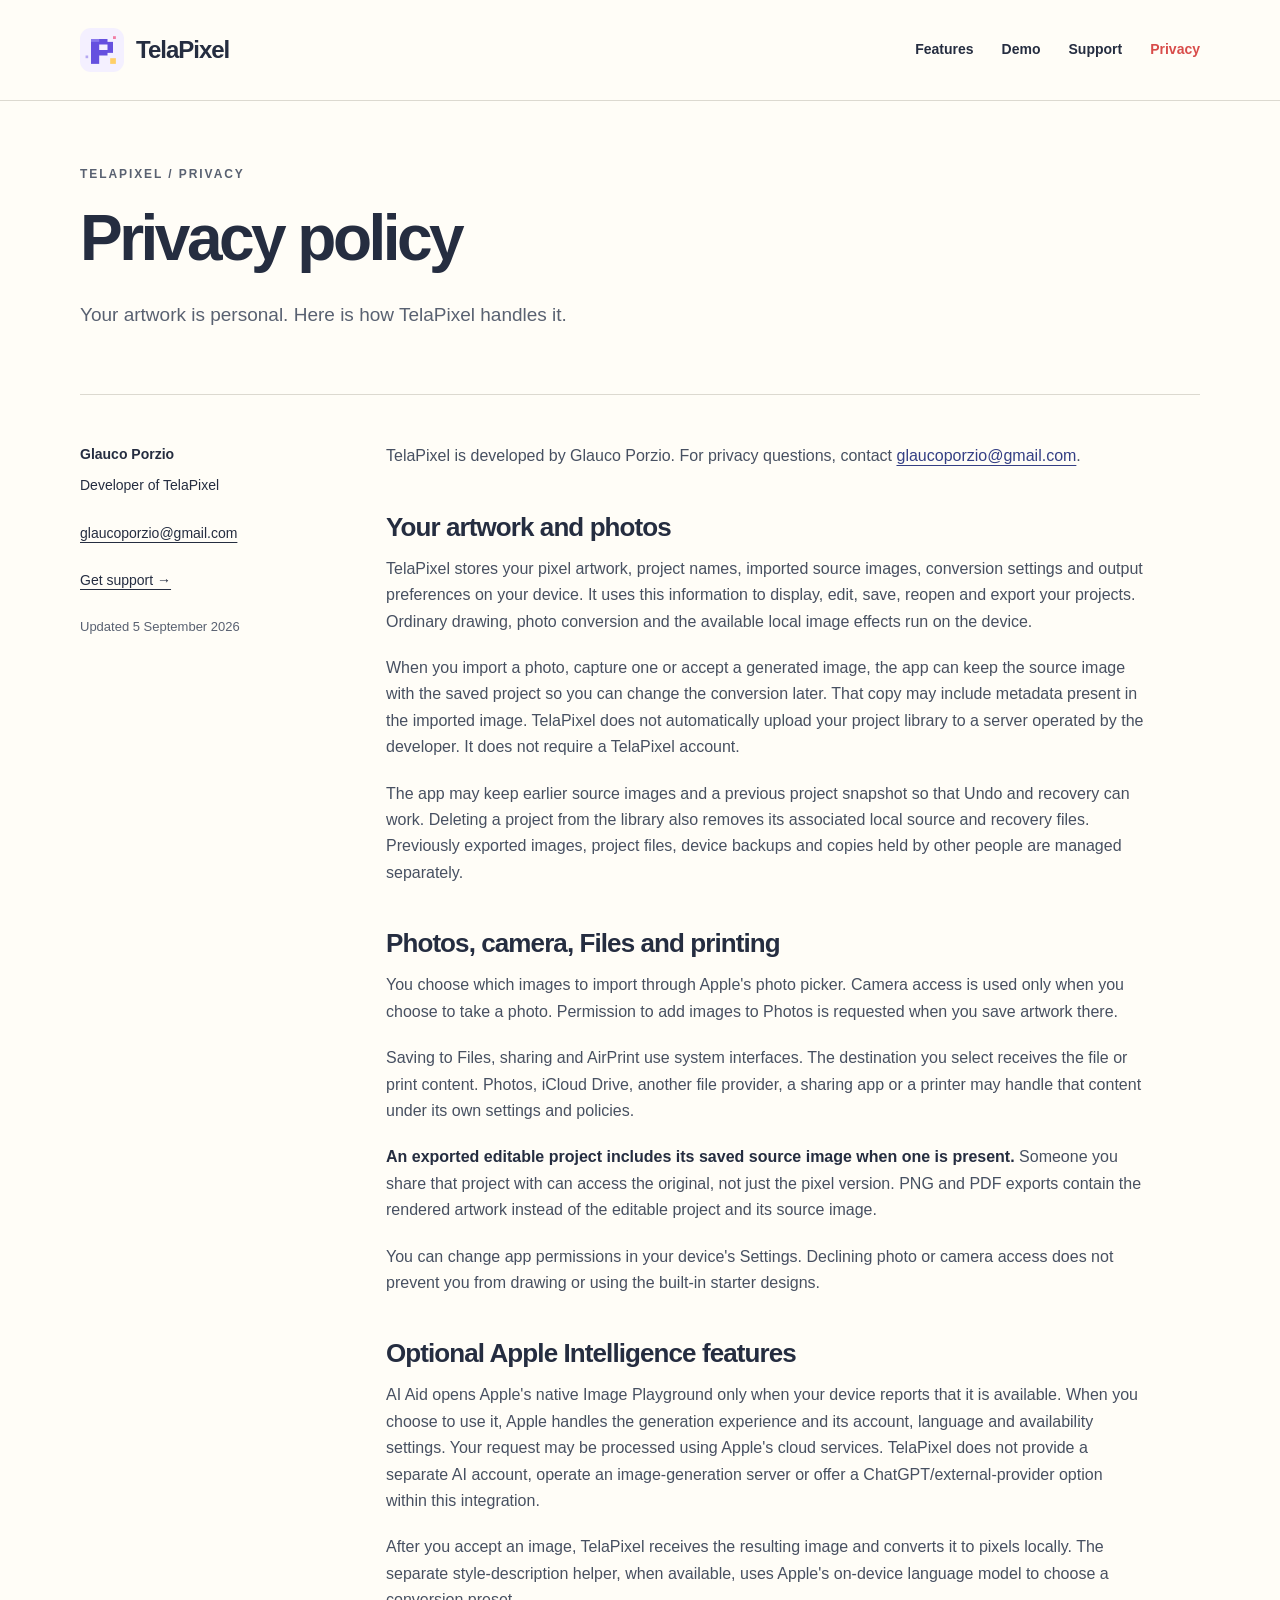
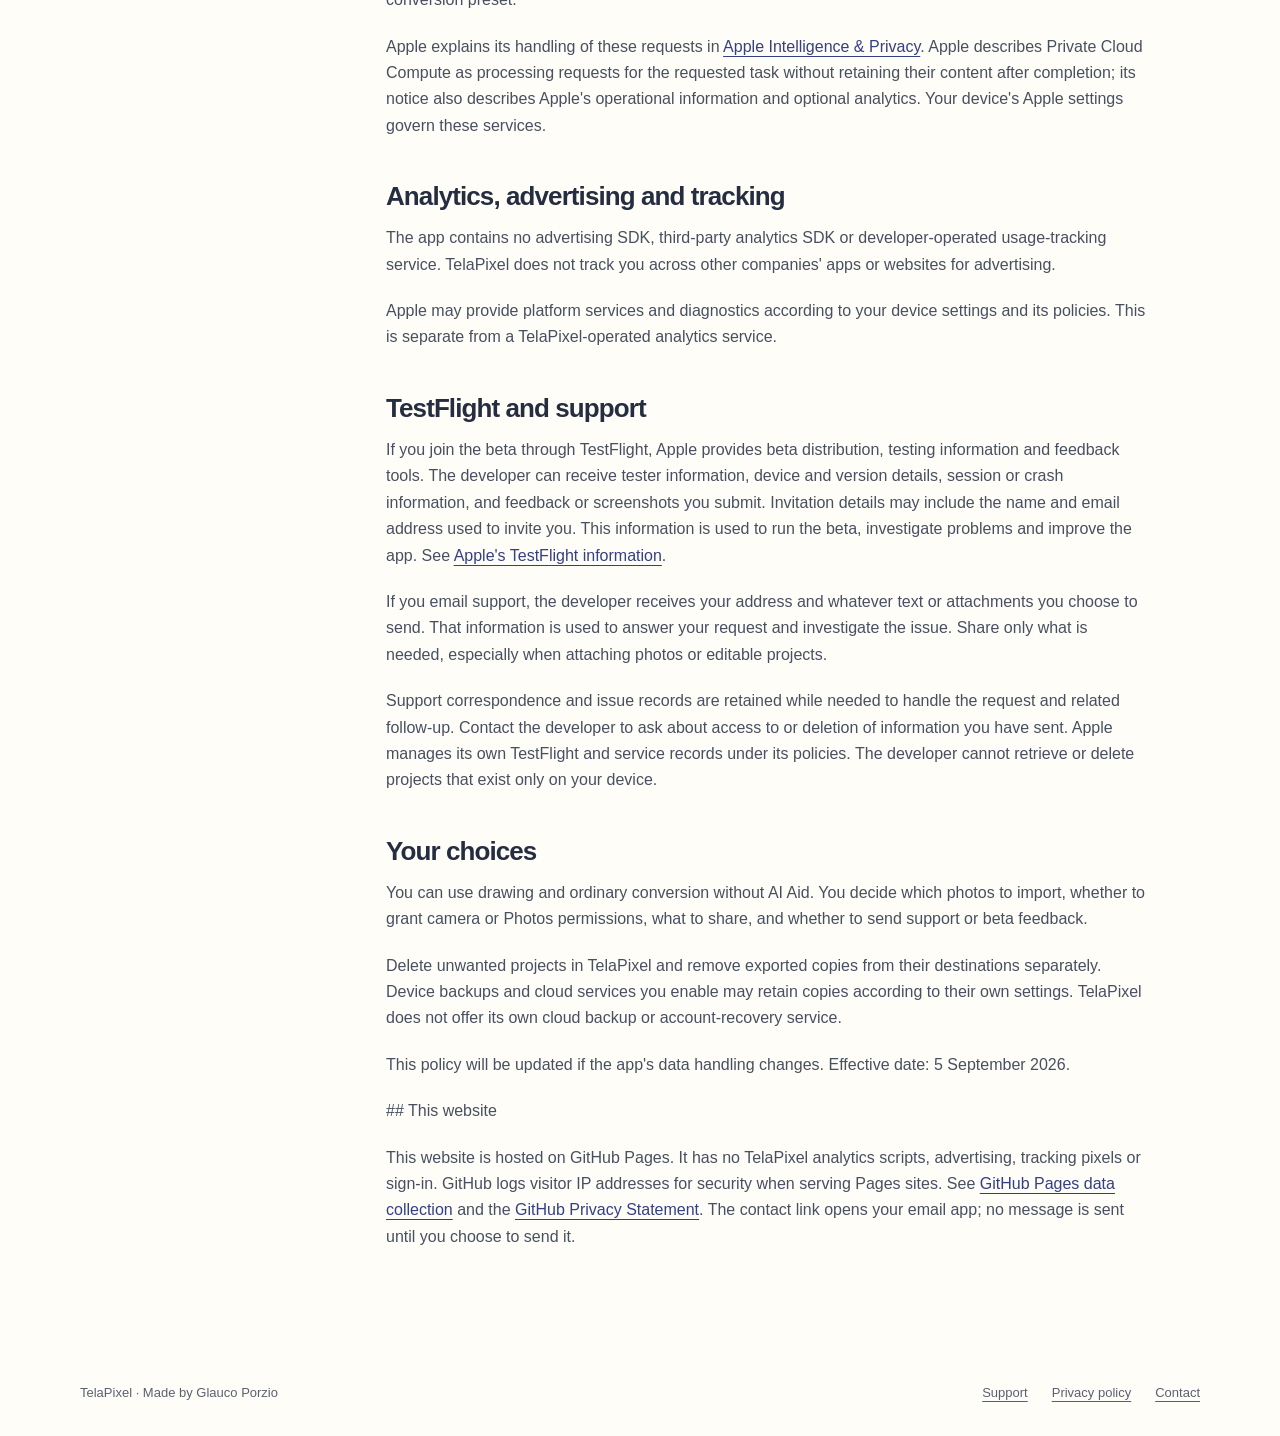
==== privacy.html @ fbbda933 "feat: publish TelaPixel website with privacy and support" ====
<!doctype html>
<html lang="en"><head><meta charset="utf-8"><meta name="viewport" content="width=device-width,initial-scale=1"><meta name="description" content="Draw pixel art, transform photos and preview your prints on iPhone and iPad. Explore TelaPixel, its privacy policy and support."><meta name="theme-color" content="#fffdf7"><title>Privacy policy · TelaPixel</title><link rel="icon" href="assets/app-icon.png"><link rel="stylesheet" href="styles.css"></head><body><a class="skip" href="#main">Skip to content</a><header class="site-header"><nav class="wrap nav" aria-label="Main navigation"><a class="brand" href="./"><img src="assets/app-icon.png" width="44" height="44" alt=""><span>TelaPixel</span></a><div class="nav-links"><a href="./#features">Features</a><a href="./#demo">Demo</a><a href="support.html">Support</a><a href="privacy.html" aria-current="page">Privacy</a></div></nav></header>
<main id="main"><div class="wrap page-hero"><p class="eyebrow">TelaPixel / privacy</p><h1>Privacy policy</h1><p class="lead">Your artwork is personal. Here is how TelaPixel handles it.</p></div><div class="wrap page-layout"><aside class="page-aside"><strong>Glauco Porzio</strong><p>Developer of TelaPixel</p><p><a href="mailto:glaucoporzio@gmail.com?subject=TelaPixel%20support">glaucoporzio@gmail.com</a></p><p><a href="support.html">Get support →</a></p><p class="small">Updated 5 September 2026</p></aside><article class="prose"><p>TelaPixel is developed by Glauco Porzio. For privacy questions, contact <a href="mailto:glaucoporzio@gmail.com">glaucoporzio@gmail.com</a>.</p>
<h2>Your artwork and photos</h2>
<p>TelaPixel stores your pixel artwork, project names, imported source images, conversion settings and output preferences on your device. It uses this information to display, edit, save, reopen and export your projects. Ordinary drawing, photo conversion and the available local image effects run on the device.</p>
<p>When you import a photo, capture one or accept a generated image, the app can keep the source image with the saved project so you can change the conversion later. That copy may include metadata present in the imported image. TelaPixel does not automatically upload your project library to a server operated by the developer. It does not require a TelaPixel account.</p>
<p>The app may keep earlier source images and a previous project snapshot so that Undo and recovery can work. Deleting a project from the library also removes its associated local source and recovery files. Previously exported images, project files, device backups and copies held by other people are managed separately.</p>
<h2>Photos, camera, Files and printing</h2>
<p>You choose which images to import through Apple&#x27;s photo picker. Camera access is used only when you choose to take a photo. Permission to add images to Photos is requested when you save artwork there.</p>
<p>Saving to Files, sharing and AirPrint use system interfaces. The destination you select receives the file or print content. Photos, iCloud Drive, another file provider, a sharing app or a printer may handle that content under its own settings and policies.</p>
<p><strong>An exported editable project includes its saved source image when one is present.</strong> Someone you share that project with can access the original, not just the pixel version. PNG and PDF exports contain the rendered artwork instead of the editable project and its source image.</p>
<p>You can change app permissions in your device&#x27;s Settings. Declining photo or camera access does not prevent you from drawing or using the built-in starter designs.</p>
<h2>Optional Apple Intelligence features</h2>
<p>AI Aid opens Apple&#x27;s native Image Playground only when your device reports that it is available. When you choose to use it, Apple handles the generation experience and its account, language and availability settings. Your request may be processed using Apple&#x27;s cloud services. TelaPixel does not provide a separate AI account, operate an image-generation server or offer a ChatGPT/external-provider option within this integration.</p>
<p>After you accept an image, TelaPixel receives the resulting image and converts it to pixels locally. The separate style-description helper, when available, uses Apple&#x27;s on-device language model to choose a conversion preset.</p>
<p>Apple explains its handling of these requests in <a href="https://www.apple.com/legal/privacy/data/en/intelligence-engine/">Apple Intelligence &amp; Privacy</a>. Apple describes Private Cloud Compute as processing requests for the requested task without retaining their content after completion; its notice also describes Apple&#x27;s operational information and optional analytics. Your device&#x27;s Apple settings govern these services.</p>
<h2>Analytics, advertising and tracking</h2>
<p>The app contains no advertising SDK, third-party analytics SDK or developer-operated usage-tracking service. TelaPixel does not track you across other companies&#x27; apps or websites for advertising.</p>
<p>Apple may provide platform services and diagnostics according to your device settings and its policies. This is separate from a TelaPixel-operated analytics service.</p>
<h2>TestFlight and support</h2>
<p>If you join the beta through TestFlight, Apple provides beta distribution, testing information and feedback tools. The developer can receive tester information, device and version details, session or crash information, and feedback or screenshots you submit. Invitation details may include the name and email address used to invite you. This information is used to run the beta, investigate problems and improve the app. See <a href="https://developer.apple.com/testflight/">Apple&#x27;s TestFlight information</a>.</p>
<p>If you email support, the developer receives your address and whatever text or attachments you choose to send. That information is used to answer your request and investigate the issue. Share only what is needed, especially when attaching photos or editable projects.</p>
<p>Support correspondence and issue records are retained while needed to handle the request and related follow-up. Contact the developer to ask about access to or deletion of information you have sent. Apple manages its own TestFlight and service records under its policies. The developer cannot retrieve or delete projects that exist only on your device.</p>
<h2>Your choices</h2>
<p>You can use drawing and ordinary conversion without AI Aid. You decide which photos to import, whether to grant camera or Photos permissions, what to share, and whether to send support or beta feedback.</p>
<p>Delete unwanted projects in TelaPixel and remove exported copies from their destinations separately. Device backups and cloud services you enable may retain copies according to their own settings. TelaPixel does not offer its own cloud backup or account-recovery service.</p>
<p>This policy will be updated if the app&#x27;s data handling changes. Effective date: 5 September 2026.</p>
<p>
## This website</p>
<p>This website is hosted on GitHub Pages. It has no TelaPixel analytics scripts, advertising, tracking pixels or sign-in. GitHub logs visitor IP addresses for security when serving Pages sites. See <a href="https://docs.github.com/en/pages/getting-started-with-github-pages/what-is-github-pages#data-collection">GitHub Pages data collection</a> and the <a href="https://docs.github.com/en/site-policy/privacy-policies/github-general-privacy-statement">GitHub Privacy Statement</a>. The contact link opens your email app; no message is sent until you choose to send it.</p></article></div></main><footer class="wrap footer"><span>TelaPixel · Made by Glauco Porzio</span><div class="footer-links"><a href="support.html">Support</a><a href="privacy.html">Privacy policy</a><a href="mailto:glaucoporzio@gmail.com?subject=TelaPixel%20support">Contact</a></div></footer></body></html>
---- styles.css ----
:root{--ink:#252d40;--muted:#596171;--paper:#fffdf7;--surface:#f3efe4;--line:#dcd9d0;--coral:#d84c4a;--mint:#d7e9da;--blue:#5260ab;--radius:20px}
*{box-sizing:border-box}html{scroll-behavior:smooth}body{margin:0;background:var(--paper);color:var(--ink);font-family:-apple-system,BlinkMacSystemFont,"Segoe UI",sans-serif;line-height:1.65;-webkit-font-smoothing:antialiased}a{color:inherit;text-underline-offset:4px}img,video{max-width:100%;height:auto;display:block}button,a,summary{touch-action:manipulation}a:focus-visible,summary:focus-visible,video:focus-visible{outline:3px solid var(--blue);outline-offset:6px;border-radius:3px}
.skip{position:absolute;left:16px;top:-80px;padding:12px;background:var(--ink);color:#fff;z-index:10}.skip:focus{top:12px}.wrap{width:min(1120px,calc(100% - 64px));margin:auto}
.site-header{border-bottom:1px solid var(--line)}.nav{min-height:100px;display:flex;align-items:center;justify-content:space-between;gap:24px}.brand{display:inline-flex;align-items:center;gap:12px;text-decoration:none;font-size:24px;font-weight:750;letter-spacing:-1px}.brand img{width:44px;height:44px;border-radius:11px}.nav-links{display:flex;flex-wrap:wrap;gap:8px 28px;align-items:center}.nav-links a{font-size:14px;text-decoration:none;font-weight:650;padding:8px 0}.nav-links a:hover,.nav-links a[aria-current=page]{color:var(--coral)}
.hero{display:grid;grid-template-columns:1.2fr 1fr;gap:80px;align-items:center;padding-top:64px;padding-bottom:64px}.eyebrow{font-size:12px;letter-spacing:.16em;font-weight:750;text-transform:uppercase;color:var(--muted);margin:0 0 20px}.badge{display:inline-flex;gap:8px;align-items:center;border:1px solid var(--line);padding:4px 10px;font-size:11px;font-weight:750;letter-spacing:.08em;margin-left:12px;vertical-align:middle}.badge:before{content:"";width:6px;height:6px;background:var(--coral)}h1{font-size:clamp(42px,5.7vw,76px);line-height:1.05;letter-spacing:-.055em;margin:0 0 28px;font-weight:780}h1 em{font-style:normal;color:var(--coral)}h2{font-size:clamp(29px,3.5vw,46px);line-height:1.16;letter-spacing:-.035em;margin:0 0 20px}h3{font-size:22px;line-height:1.3;letter-spacing:-.025em;margin:0 0 12px}p{margin:0 0 20px}.lead{font-size:19px;line-height:1.6;color:var(--muted);max-width:520px}.actions{display:flex;flex-wrap:wrap;gap:12px;margin:28px 0}.button{display:inline-flex;align-items:center;justify-content:center;min-height:50px;padding:12px 22px;border:1px solid var(--ink);text-decoration:none;font-size:14px;font-weight:700}.button.primary{background:var(--ink);color:white}.button:hover{background:var(--mint);color:var(--ink)}.small{font-size:13px;color:var(--muted)}.hero-art{position:relative;margin:0;padding:24px 36px;background:var(--mint);border:1px solid #bfd0c2}.hero-art:before,.hero-art:after{position:absolute;content:"";width:24px;height:24px;background:var(--coral)}.hero-art:before{left:-12px;top:48px}.hero-art:after{right:-12px;bottom:48px;background:#f1c765}.screen{width:100%;max-width:320px;border:1px solid #d9d9dd;border-radius:var(--radius);margin:auto}.hero-art .screen{max-height:580px;width:auto}.caption{text-align:center;font-size:11px;color:var(--muted);margin:12px 0 0;letter-spacing:.035em}.features{border-top:1px solid var(--line);border-bottom:1px solid var(--line);display:grid;grid-template-columns:repeat(3,1fr);gap:48px;padding-top:40px;padding-bottom:40px}.feature-number{font-family:ui-monospace,monospace;font-size:12px;display:block;margin:0 0 16px;color:var(--coral)}.features h3{font-size:21px}.features p{font-size:15px;color:var(--muted);margin:0}
.section{padding-top:88px;padding-bottom:88px}.split{display:grid;grid-template-columns:minmax(0,1fr) minmax(0,1fr);align-items:center;gap:100px}.visual{padding:32px;background:var(--surface);border:1px solid var(--line)}.visual .screen{max-height:600px;width:auto}.body-copy{color:var(--muted);font-size:17px}.detail-list{padding:0;list-style:none;margin:24px 0 0;border-top:1px solid var(--line)}.detail-list li{padding:12px 0;border-bottom:1px solid var(--line);font-size:14px}.detail-list li:before{content:"+";font-family:monospace;font-weight:800;margin-right:14px;color:var(--coral)}.paper-section{background:var(--surface)}.paper-section .visual{background:var(--paper)}.demo-section{background:var(--ink);color:var(--paper)}.demo-section .eyebrow,.demo-section .body-copy,.demo-section .small{color:#d7d9e1}.demo-video{width:100%;max-width:300px;max-height:650px;display:block;margin:auto;border-radius:var(--radius);border:1px solid #697084;background:#fff}.demo-section .button{border-color:var(--paper);color:var(--paper)}.demo-section .button:hover{color:var(--ink)}.ai-note{display:grid;grid-template-columns:1fr 1.3fr;gap:80px;border-bottom:1px solid var(--line)}.ai-note .body-copy{font-size:16px}.footer{padding-top:32px;padding-bottom:32px;display:flex;align-items:center;justify-content:space-between;gap:24px;font-size:13px;color:var(--muted)}.footer-links{display:flex;gap:24px}
.page-hero{padding-top:64px;padding-bottom:44px;border-bottom:1px solid var(--line)}.page-hero h1{font-size:clamp(40px,5vw,64px)}.page-layout{display:grid;grid-template-columns:230px minmax(0,760px);gap:76px;padding-top:48px;padding-bottom:80px;align-items:start}.page-aside{position:sticky;top:28px;font-size:14px}.page-aside strong{display:block;font-size:14px;margin-bottom:8px}.page-aside a{overflow-wrap:anywhere}.page-aside p{margin-bottom:24px}.prose{font-size:16px;min-width:0}.prose h2{font-size:26px;margin-top:42px;margin-bottom:14px}.prose h2:first-child{margin-top:0}.prose p,.prose li{color:#475061}.prose a{color:#343f84;overflow-wrap:anywhere}.prose strong{color:var(--ink)}.prose ul{padding-left:24px}.prose li{padding-left:4px;margin-bottom:8px}.prose blockquote{margin:24px 0;padding:20px;border-left:4px solid var(--coral);background:var(--surface)}
@media(max-width:900px){.hero{gap:40px}.split{gap:48px}.hero-art{padding:24px}.page-layout{grid-template-columns:180px minmax(0,1fr);gap:40px}.features{gap:28px}.ai-note{gap:40px}}
@media(max-width:650px){.wrap{width:calc(100% - 40px)}.nav{min-height:88px;align-items:flex-start;padding-top:20px;padding-bottom:20px;gap:16px}.brand{font-size:21px;gap:8px}.brand img{width:36px;height:36px}.nav-links{max-width:170px;justify-content:flex-end;gap:0 16px}.nav-links a{font-size:12px;padding:5px 0}.hero{grid-template-columns:1fr;gap:36px;padding-top:40px;padding-bottom:40px}.hero h1{max-width:450px}.hero-art{max-width:360px;margin:auto;width:100%;padding:20px 36px}.hero-art .screen{max-height:540px}.lead{font-size:17px}.eyebrow{font-size:10px;letter-spacing:.12em}.badge{margin-left:8px;font-size:9px}.features{grid-template-columns:1fr;gap:28px;padding-top:32px;padding-bottom:32px}.feature-number{margin-bottom:8px}.section{padding-top:52px;padding-bottom:52px}.split,.ai-note{grid-template-columns:minmax(0,1fr);gap:32px}.split .visual{max-width:360px;width:100%;margin:auto}.paper-section .visual{grid-row:2}.visual .screen{max-height:540px}.footer{flex-direction:column;align-items:flex-start;gap:12px}.page-hero{padding-top:40px;padding-bottom:28px}.page-layout{display:flex;flex-direction:column;gap:28px;padding-top:28px;padding-bottom:48px}.page-aside{position:static;border-bottom:1px solid var(--line);width:100%;padding-bottom:4px}.page-aside p{margin-bottom:14px}.prose h2{font-size:24px}.body-copy{font-size:16px}}
@media(prefers-reduced-motion:reduce){html{scroll-behavior:auto}}

@media(max-width:380px){.nav{flex-wrap:wrap;gap:8px}.nav-links{width:100%;max-width:none;justify-content:space-between}.hero-art{padding:20px}.eyebrow .badge{display:table;margin:10px 0 0}}

.hero>* , .split>* , .ai-note>* {min-width:0}
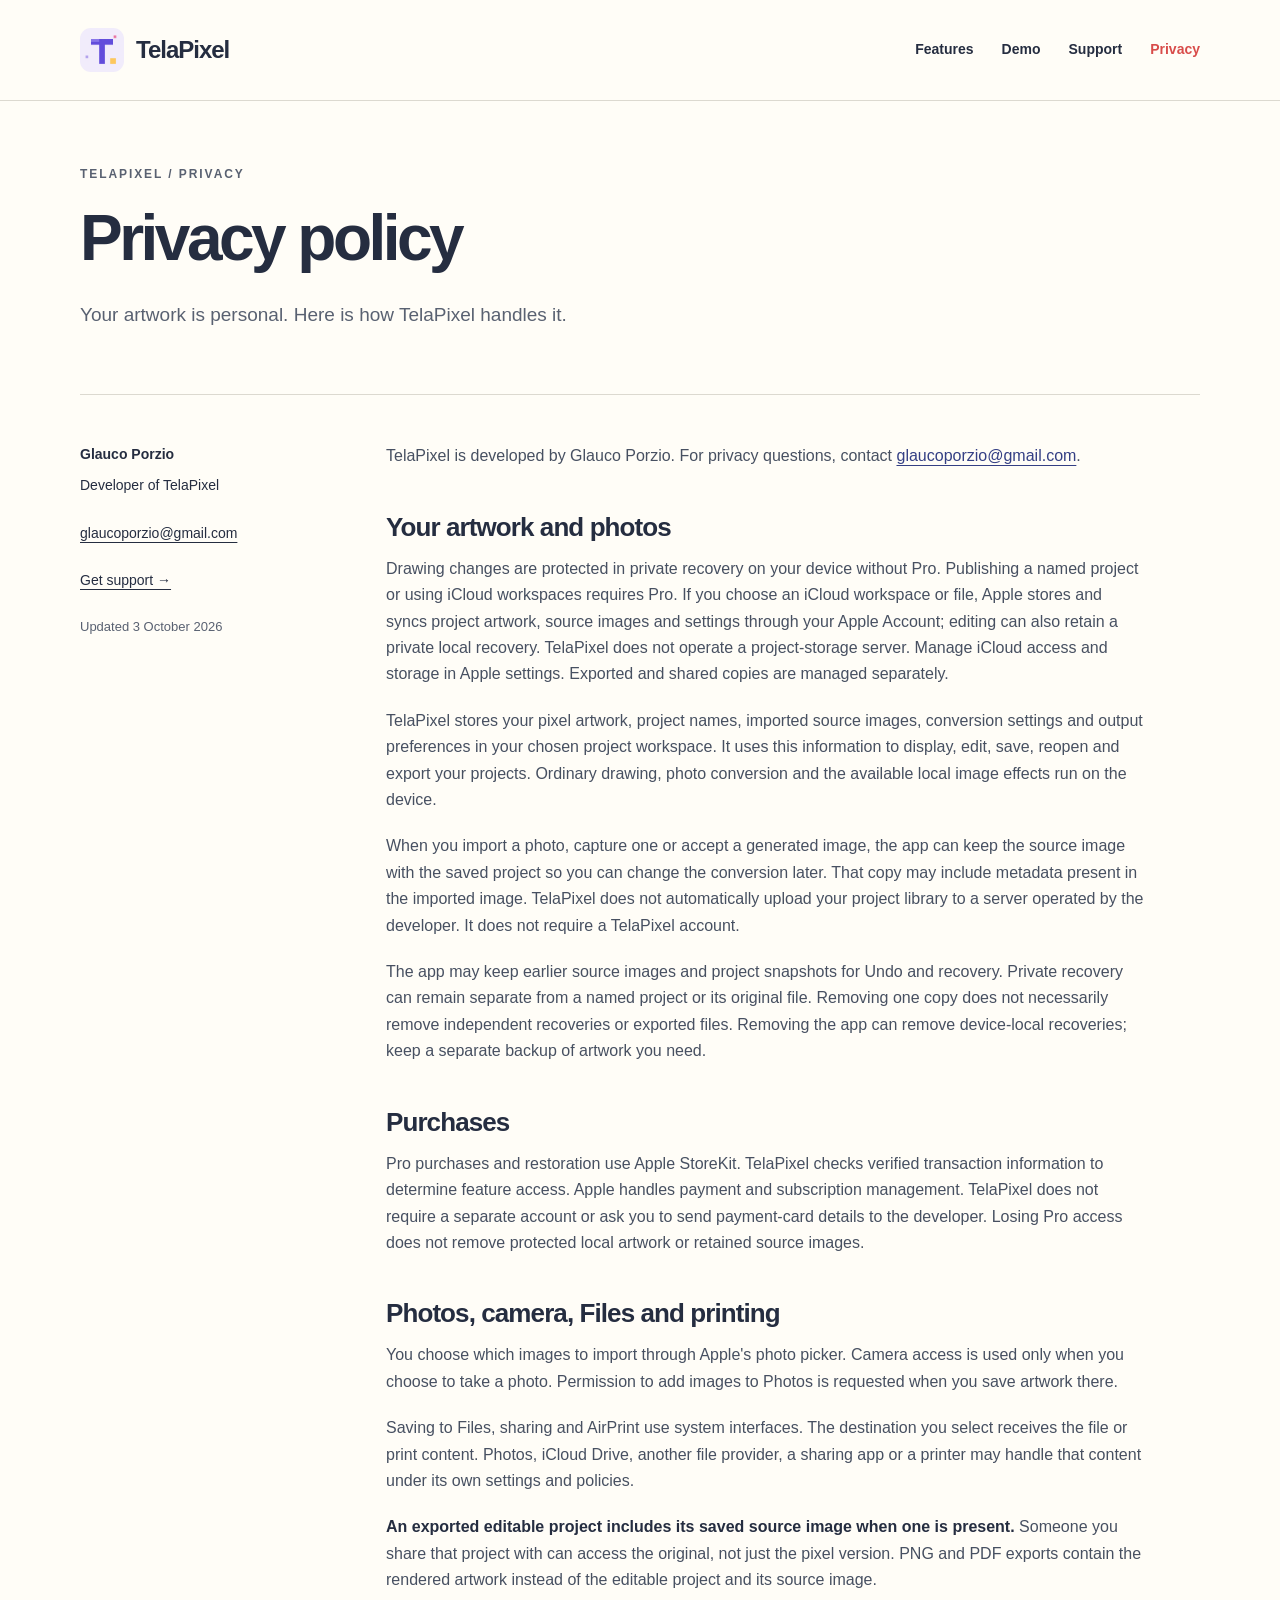
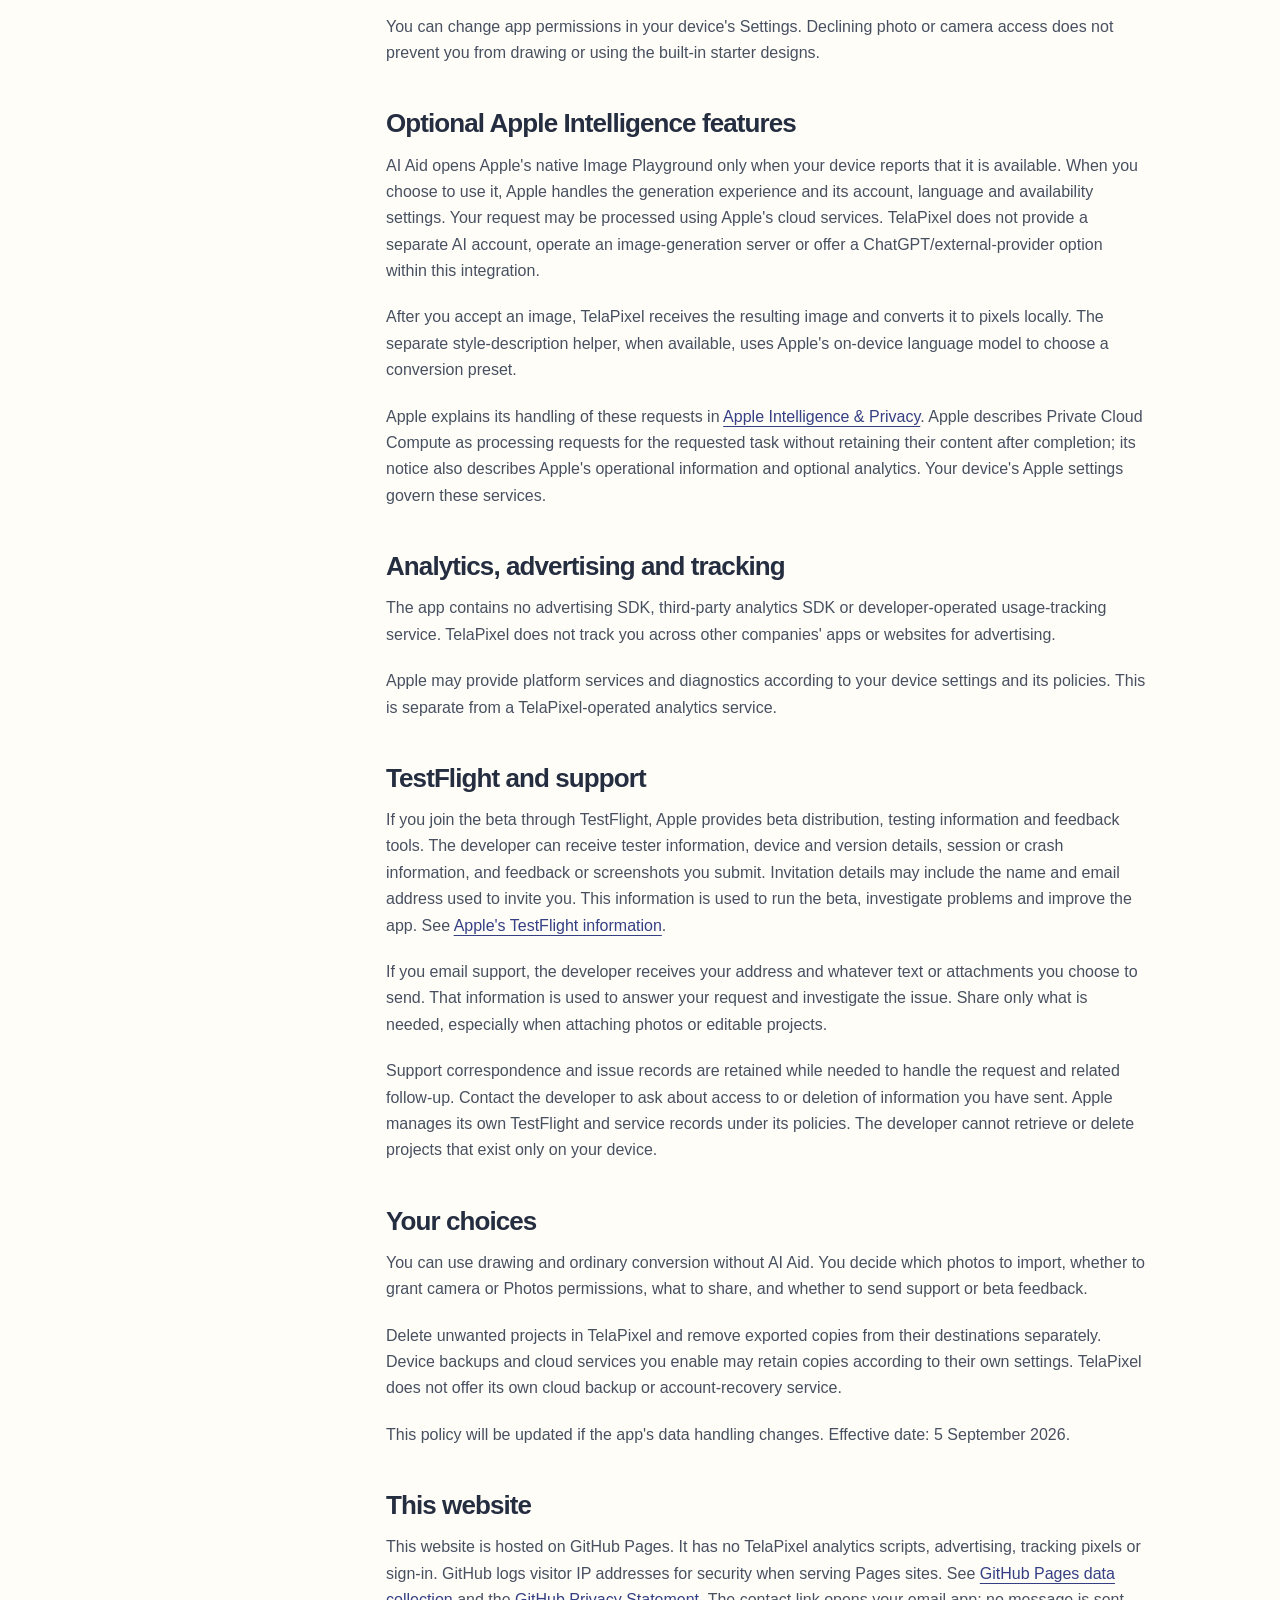
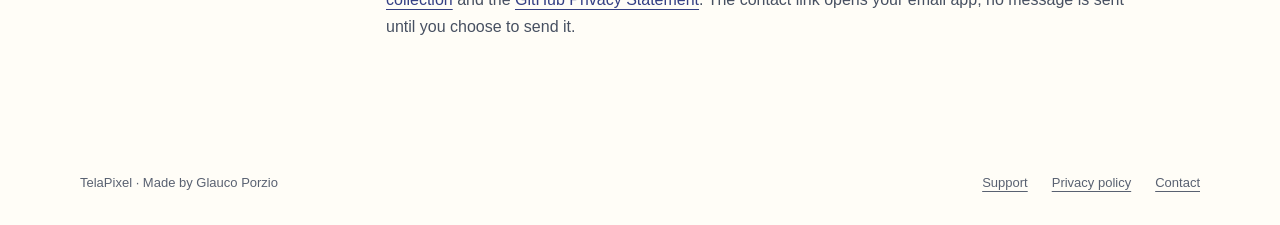
==== commit ab61838e: "Update TelaPixel website for current beta features and captures" ====
--- a/privacy.html
+++ b/privacy.html
@@ -1,10 +1,13 @@
 <!doctype html>
 <html lang="en"><head><meta charset="utf-8"><meta name="viewport" content="width=device-width,initial-scale=1"><meta name="description" content="Draw pixel art, transform photos and preview your prints on iPhone and iPad. Explore TelaPixel, its privacy policy and support."><meta name="theme-color" content="#fffdf7"><title>Privacy policy · TelaPixel</title><link rel="icon" href="assets/app-icon.png"><link rel="stylesheet" href="styles.css"></head><body><a class="skip" href="#main">Skip to content</a><header class="site-header"><nav class="wrap nav" aria-label="Main navigation"><a class="brand" href="./"><img src="assets/app-icon.png" width="44" height="44" alt=""><span>TelaPixel</span></a><div class="nav-links"><a href="./#features">Features</a><a href="./#demo">Demo</a><a href="support.html">Support</a><a href="privacy.html" aria-current="page">Privacy</a></div></nav></header>
-<main id="main"><div class="wrap page-hero"><p class="eyebrow">TelaPixel / privacy</p><h1>Privacy policy</h1><p class="lead">Your artwork is personal. Here is how TelaPixel handles it.</p></div><div class="wrap page-layout"><aside class="page-aside"><strong>Glauco Porzio</strong><p>Developer of TelaPixel</p><p><a href="mailto:glaucoporzio@gmail.com?subject=TelaPixel%20support">glaucoporzio@gmail.com</a></p><p><a href="support.html">Get support →</a></p><p class="small">Updated 5 September 2026</p></aside><article class="prose"><p>TelaPixel is developed by Glauco Porzio. For privacy questions, contact <a href="mailto:glaucoporzio@gmail.com">glaucoporzio@gmail.com</a>.</p>
+<main id="main"><div class="wrap page-hero"><p class="eyebrow">TelaPixel / privacy</p><h1>Privacy policy</h1><p class="lead">Your artwork is personal. Here is how TelaPixel handles it.</p></div><div class="wrap page-layout"><aside class="page-aside"><strong>Glauco Porzio</strong><p>Developer of TelaPixel</p><p><a href="mailto:glaucoporzio@gmail.com?subject=TelaPixel%20support">glaucoporzio@gmail.com</a></p><p><a href="support.html">Get support →</a></p><p class="small">Updated 3 October 2026</p></aside><article class="prose"><p>TelaPixel is developed by Glauco Porzio. For privacy questions, contact <a href="mailto:glaucoporzio@gmail.com">glaucoporzio@gmail.com</a>.</p>
 <h2>Your artwork and photos</h2>
-<p>TelaPixel stores your pixel artwork, project names, imported source images, conversion settings and output preferences on your device. It uses this information to display, edit, save, reopen and export your projects. Ordinary drawing, photo conversion and the available local image effects run on the device.</p>
+<p>Drawing changes are protected in private recovery on your device without Pro. Publishing a named project or using iCloud workspaces requires Pro. If you choose an iCloud workspace or file, Apple stores and syncs project artwork, source images and settings through your Apple Account; editing can also retain a private local recovery. TelaPixel does not operate a project-storage server. Manage iCloud access and storage in Apple settings. Exported and shared copies are managed separately.</p>
+<p>TelaPixel stores your pixel artwork, project names, imported source images, conversion settings and output preferences in your chosen project workspace. It uses this information to display, edit, save, reopen and export your projects. Ordinary drawing, photo conversion and the available local image effects run on the device.</p>
 <p>When you import a photo, capture one or accept a generated image, the app can keep the source image with the saved project so you can change the conversion later. That copy may include metadata present in the imported image. TelaPixel does not automatically upload your project library to a server operated by the developer. It does not require a TelaPixel account.</p>
-<p>The app may keep earlier source images and a previous project snapshot so that Undo and recovery can work. Deleting a project from the library also removes its associated local source and recovery files. Previously exported images, project files, device backups and copies held by other people are managed separately.</p>
+<p>The app may keep earlier source images and project snapshots for Undo and recovery. Private recovery can remain separate from a named project or its original file. Removing one copy does not necessarily remove independent recoveries or exported files. Removing the app can remove device-local recoveries; keep a separate backup of artwork you need.</p>
+<h2>Purchases</h2>
+<p>Pro purchases and restoration use Apple StoreKit. TelaPixel checks verified transaction information to determine feature access. Apple handles payment and subscription management. TelaPixel does not require a separate account or ask you to send payment-card details to the developer. Losing Pro access does not remove protected local artwork or retained source images.</p>
 <h2>Photos, camera, Files and printing</h2>
 <p>You choose which images to import through Apple&#x27;s photo picker. Camera access is used only when you choose to take a photo. Permission to add images to Photos is requested when you save artwork there.</p>
 <p>Saving to Files, sharing and AirPrint use system interfaces. The destination you select receives the file or print content. Photos, iCloud Drive, another file provider, a sharing app or a printer may handle that content under its own settings and policies.</p>
@@ -25,6 +28,5 @@
 <p>You can use drawing and ordinary conversion without AI Aid. You decide which photos to import, whether to grant camera or Photos permissions, what to share, and whether to send support or beta feedback.</p>
 <p>Delete unwanted projects in TelaPixel and remove exported copies from their destinations separately. Device backups and cloud services you enable may retain copies according to their own settings. TelaPixel does not offer its own cloud backup or account-recovery service.</p>
 <p>This policy will be updated if the app&#x27;s data handling changes. Effective date: 5 September 2026.</p>
-<p>
-## This website</p>
+<h2>This website</h2>
 <p>This website is hosted on GitHub Pages. It has no TelaPixel analytics scripts, advertising, tracking pixels or sign-in. GitHub logs visitor IP addresses for security when serving Pages sites. See <a href="https://docs.github.com/en/pages/getting-started-with-github-pages/what-is-github-pages#data-collection">GitHub Pages data collection</a> and the <a href="https://docs.github.com/en/site-policy/privacy-policies/github-general-privacy-statement">GitHub Privacy Statement</a>. The contact link opens your email app; no message is sent until you choose to send it.</p></article></div></main><footer class="wrap footer"><span>TelaPixel · Made by Glauco Porzio</span><div class="footer-links"><a href="support.html">Support</a><a href="privacy.html">Privacy policy</a><a href="mailto:glaucoporzio@gmail.com?subject=TelaPixel%20support">Contact</a></div></footer></body></html>
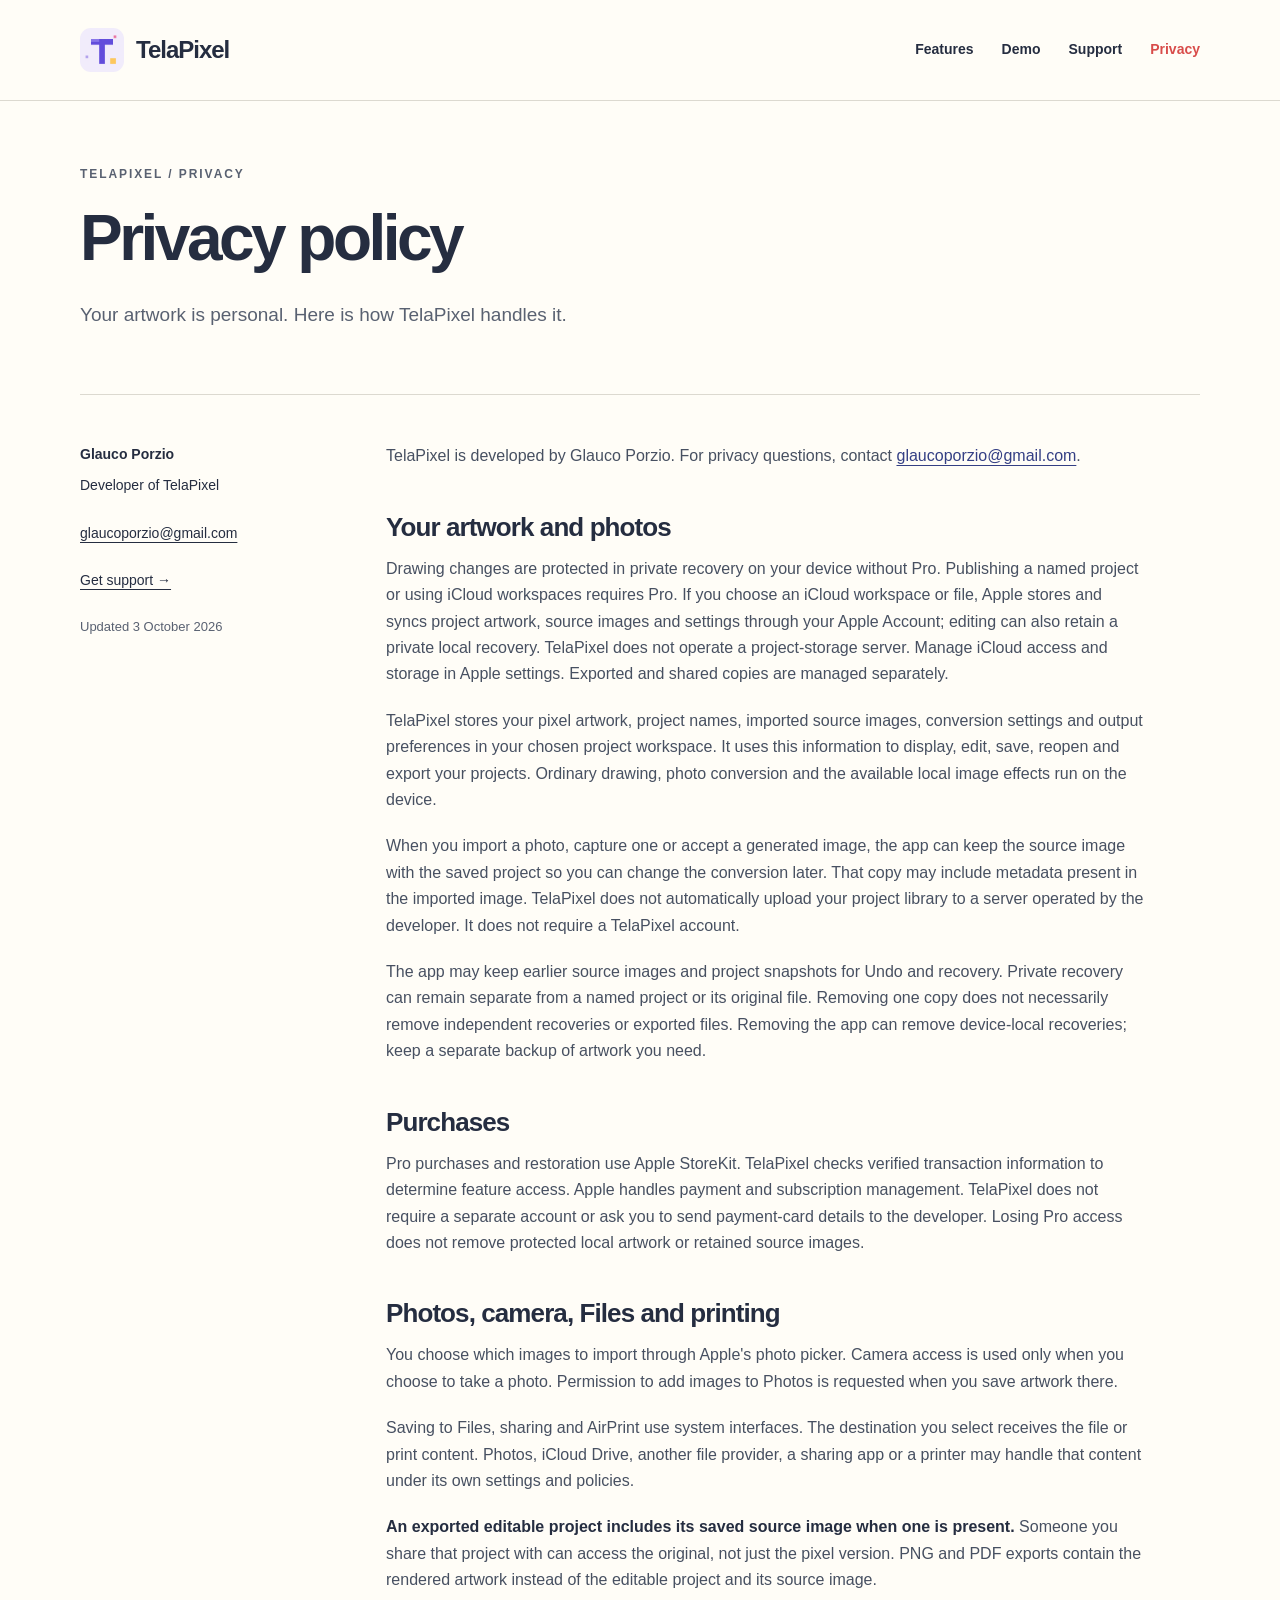
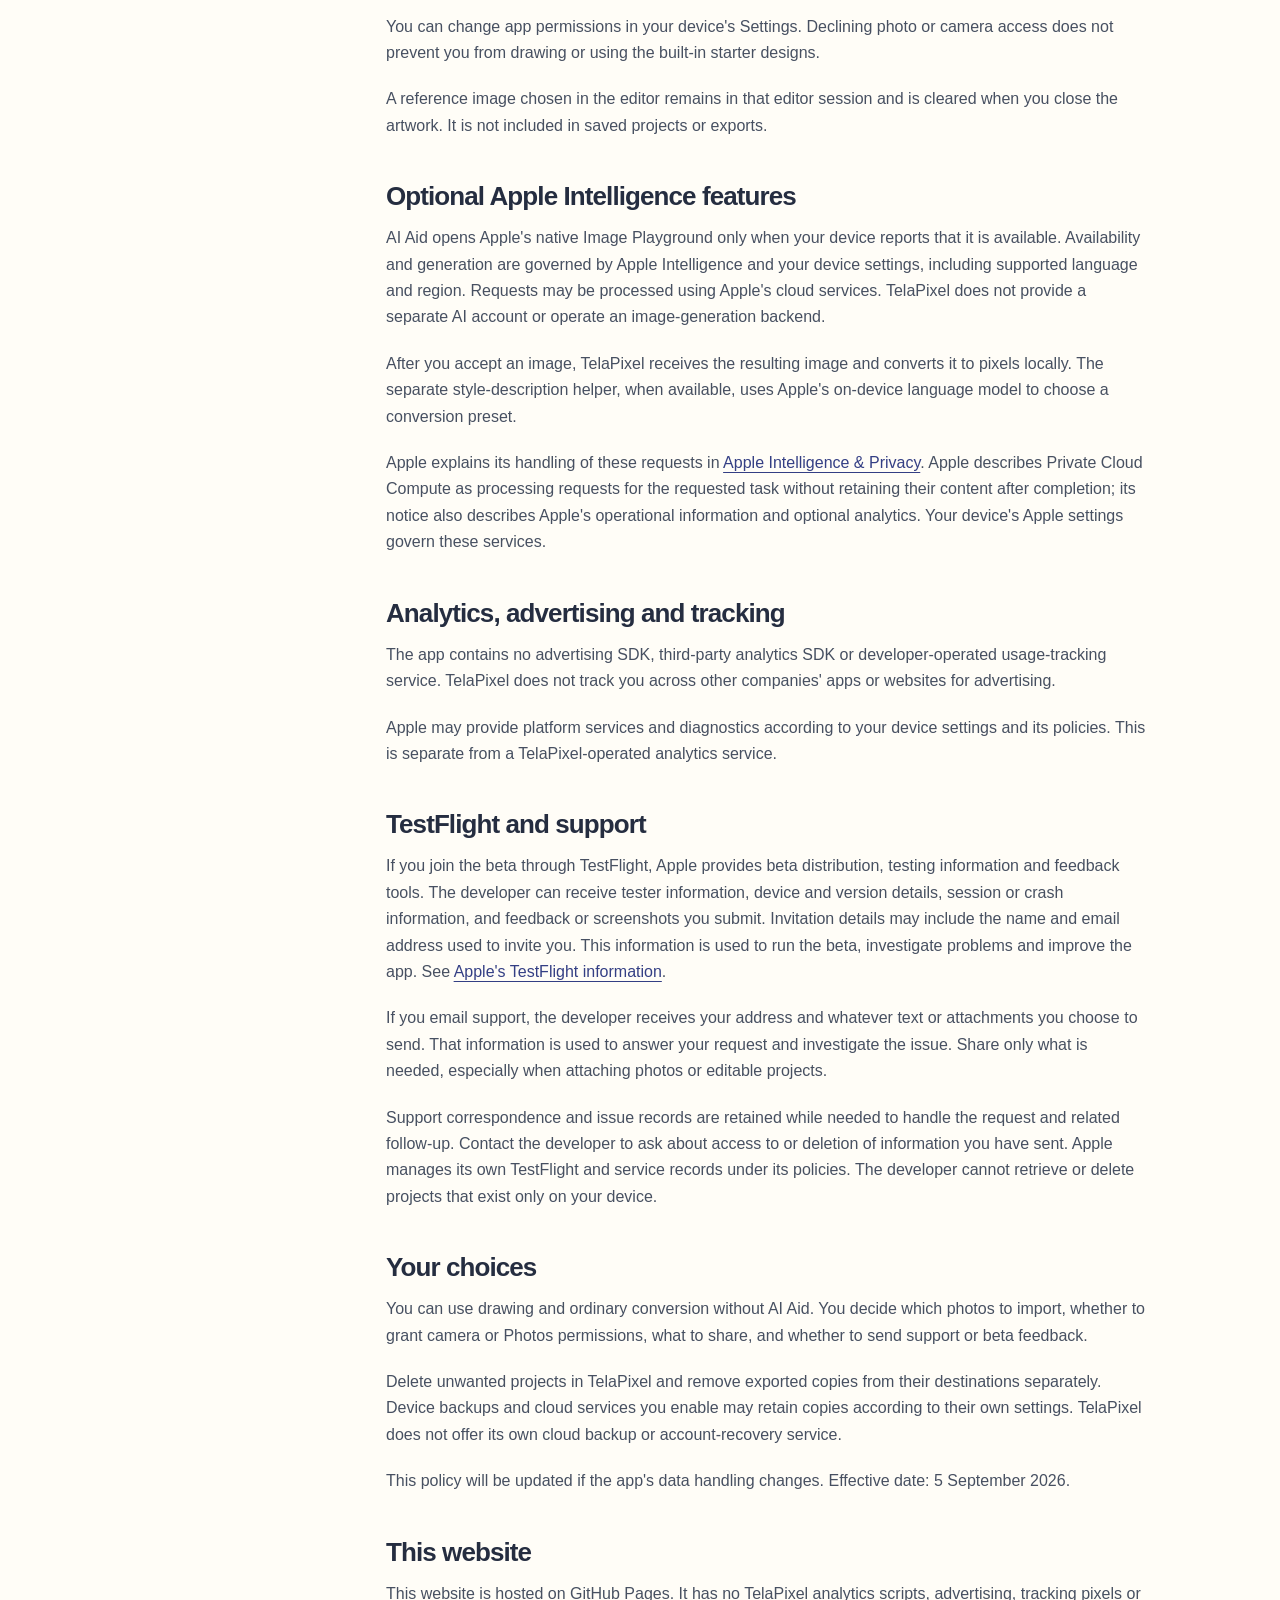
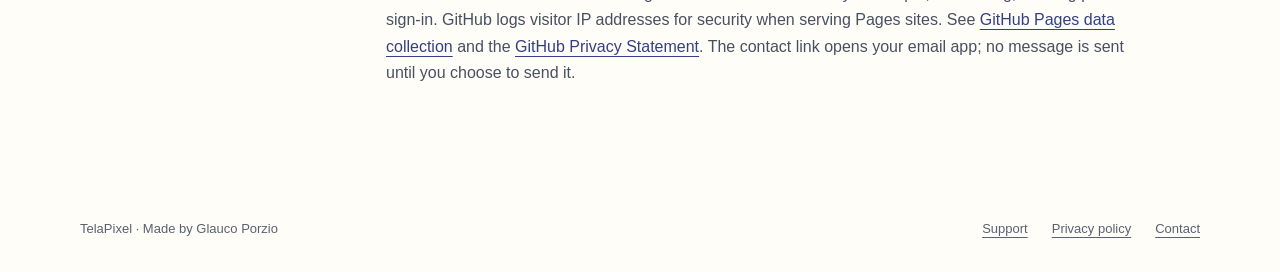
==== commit 4ec2ed9d: "Refresh TelaPixel build 29 website media and editor guidance" ====
--- a/privacy.html
+++ b/privacy.html
@@ -13,8 +13,9 @@
 <p>Saving to Files, sharing and AirPrint use system interfaces. The destination you select receives the file or print content. Photos, iCloud Drive, another file provider, a sharing app or a printer may handle that content under its own settings and policies.</p>
 <p><strong>An exported editable project includes its saved source image when one is present.</strong> Someone you share that project with can access the original, not just the pixel version. PNG and PDF exports contain the rendered artwork instead of the editable project and its source image.</p>
 <p>You can change app permissions in your device&#x27;s Settings. Declining photo or camera access does not prevent you from drawing or using the built-in starter designs.</p>
+<p>A reference image chosen in the editor remains in that editor session and is cleared when you close the artwork. It is not included in saved projects or exports.</p>
 <h2>Optional Apple Intelligence features</h2>
-<p>AI Aid opens Apple&#x27;s native Image Playground only when your device reports that it is available. When you choose to use it, Apple handles the generation experience and its account, language and availability settings. Your request may be processed using Apple&#x27;s cloud services. TelaPixel does not provide a separate AI account, operate an image-generation server or offer a ChatGPT/external-provider option within this integration.</p>
+<p>AI Aid opens Apple&#x27;s native Image Playground only when your device reports that it is available. Availability and generation are governed by Apple Intelligence and your device settings, including supported language and region. Requests may be processed using Apple&#x27;s cloud services. TelaPixel does not provide a separate AI account or operate an image-generation backend.</p>
 <p>After you accept an image, TelaPixel receives the resulting image and converts it to pixels locally. The separate style-description helper, when available, uses Apple&#x27;s on-device language model to choose a conversion preset.</p>
 <p>Apple explains its handling of these requests in <a href="https://www.apple.com/legal/privacy/data/en/intelligence-engine/">Apple Intelligence &amp; Privacy</a>. Apple describes Private Cloud Compute as processing requests for the requested task without retaining their content after completion; its notice also describes Apple&#x27;s operational information and optional analytics. Your device&#x27;s Apple settings govern these services.</p>
 <h2>Analytics, advertising and tracking</h2>
--- a/styles.css
+++ b/styles.css
@@ -12,3 +12,5 @@
 @media(max-width:380px){.nav{flex-wrap:wrap;gap:8px}.nav-links{width:100%;max-width:none;justify-content:space-between}.hero-art{padding:20px}.eyebrow .badge{display:table;margin:10px 0 0}}
 
 .hero>* , .split>* , .ai-note>* {min-width:0}
+
+.tablet-visual{margin:0;padding:20px}.visual .tablet-screen{width:100%;max-width:100%;max-height:none}
